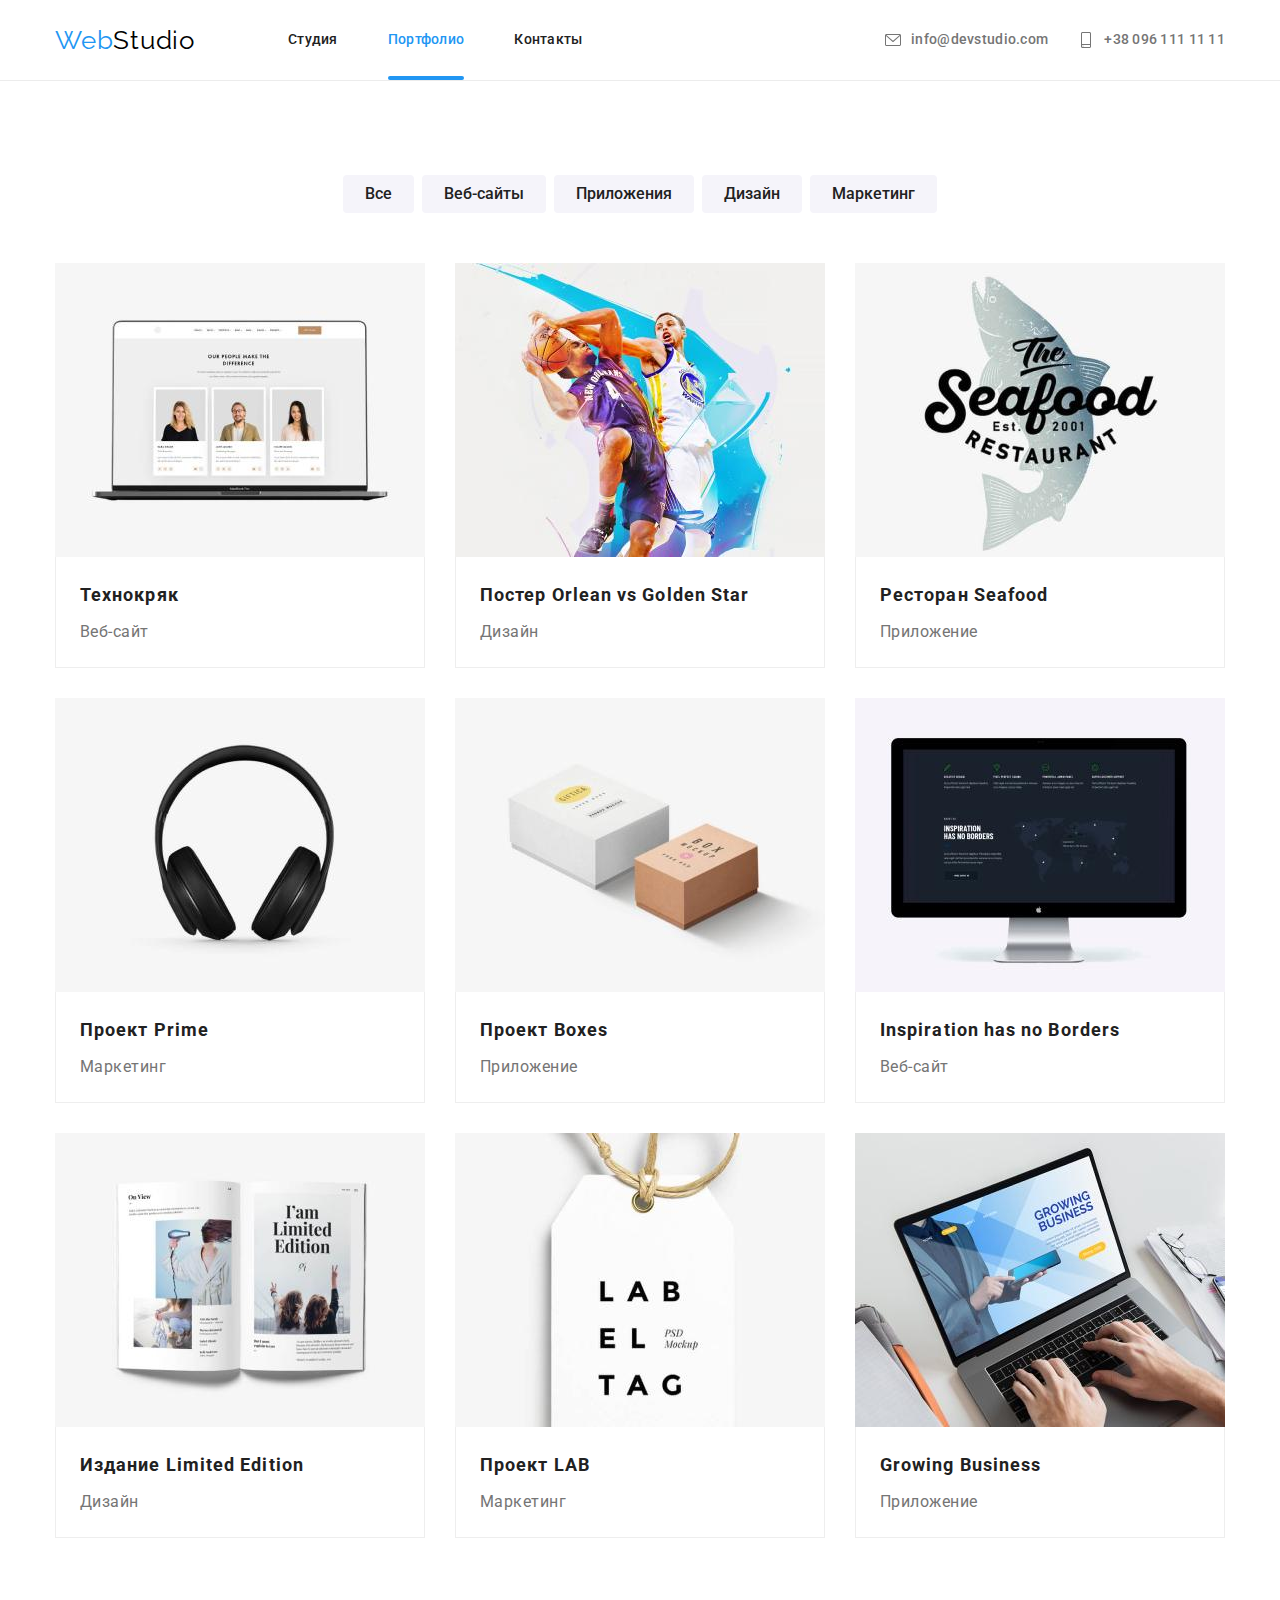
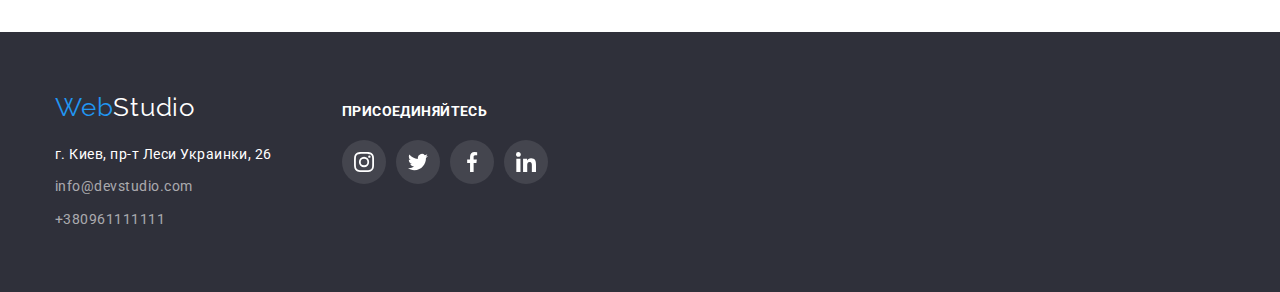
==== portfolio.html @ 2cc78135 "Д/з 6" ====
<!DOCTYPE html>
<html lang="ru">

<head>
    <meta charset="UTF-8" />
    <meta http-equiv="X-UA-Compatible" content="IE=edge" />
    <meta name="viewport" content="width=device-width, initial-scale=1.0" />
    <title>Рекламное агенство WebStudio</title>
    <link
        href="https://fonts.googleapis.com/css2?family=Raleway:wght@700&family=Roboto:wght@400;500;700;900&display=swap"
        rel="stylesheet" />
    <link rel="stylesheet"
        href="https://cdnjs.cloudflare.com/ajax/libs/modern-normalize/1.1.0/modern-normalize.min.css" />
    <link rel="stylesheet" href="./css/styles.css" />
</head>

<body>
    <!--Шапка сайта с кнопками и контактами-->
    <header class="header">
        <div class="header-section container">
            <nav class="header-nav">
                <a href="index.html" class="logo-header" lang="en">
                    <span class="web">Web</span><span class="studio">Studio</span>
                </a>
                <ul class="nav-links">
                    <li class="nav-item"><a href="index.html" class="nav-link">Студия</a></li>
                    <li class="nav-item"><a href="portfolio.html" class="nav-link current">Портфолио</a></li>
                    <li class="nav-item"><a href="" class="nav-link">Контакты</a></li>
                </ul>
            </nav>
            <ul class="nav-contacts">
                <li class="cont-item"><a href="mailto:info@devstudio.com" lang="en" class="nav-contact"><svg
                            class="contact-icon" width="16px" height="16px">
                            <use href="./img/icons.svg#icon-mail">
                            </use>
                        </svg>info@devstudio.com</a></li>
                <li class="cont-item"><a href="tel:+380961111111" class="nav-contact"><svg class="contact-icon" width="16px"
                            height="16px">
                            <use href="./img/icons.svg#icon-smartphone">
                            </use>
                        </svg>+38 096 111 11 11</a></li>
            </ul>
        </div>
    </header>

    <!--Примеры работ-->
    <main>
        <section class="portfolio section">
            <div class="container">
                <h1 class="portfolio-title">Портфолио работ</h1>
                <ul class="portfolio-buttons">
                    <li class="portfolio-btn">
                        <button type="button" class="portfolio-item">Все</button>
                    </li>
                    <li class="portfolio-btn">
                        <button type="button" class="portfolio-item">Веб-сайты</button>
                    </li>
                    <li class="portfolio-btn">
                        <button type="button" class="portfolio-item">Приложения</button>
                    </li>
                    <li class="portfolio-btn">
                        <button type="button" class="portfolio-item">Дизайн</button>
                    </li>
                    <li class="portfolio-btn">
                        <button type="button" class="portfolio-item">Маркетинг</button>
                    </li>
                </ul>
                <ul class="portfolio-list">
                    <li class="portfolio-img">                      
                        <a href="" class="portfolio-link">
                            <div class="portfolio-block">
                                <img src="./img/portfolio/img.jpg" alt="Технокряк" width="370" height="294">
                                <p class="portfolio-block-text">
                                    Технокряк это современная площадка распространения коронавируса. Компании используют эту платформу для цифрового
                                    шпионажа и атак на защищённые сервера конкурентов.
                                </p>
                            </div>
                                <div class="portfolio-discription">
                                    <h2 class="portfolio-subtitle">Технокряк</h2>
                                    <p class="portfolio-text">Веб-сайт</p>
                                </div>
                            
                        </a>                        
                    </li>
                    <li class="portfolio-img">
                        <a href="" class="portfolio-link">
                            <div class="portfolio-block">
                                <img src="./img/portfolio/img_1.jpg" alt="Баскетболисты" width="370" height="294">
                                <p class="portfolio-block-text">
                                    Технокряк это современная площадка распространения коронавируса. Компании используют эту платформу для цифрового
                                    шпионажа и атак на защищённые сервера конкурентов.
                                </p>
                            </div>
                            <div class="portfolio-discription">
                                <h2 class="portfolio-subtitle">Постер <span lang="en">Orlean vs Golden Star</span></h2>
                                <p class="portfolio-text">Дизайн</p>
                            </div>
                        </a>
                    </li>
                    <li class="portfolio-img">
                        <a href="" class="portfolio-link">
                            <div class="portfolio-block">
                                <img src="./img/portfolio/img_2.jpg" alt="Лого ресторана" width="370" height="294">
                                <p class="portfolio-block-text">
                                    Технокряк это современная площадка распространения коронавируса. Компании используют эту платформу для цифрового
                                    шпионажа и атак на защищённые сервера конкурентов.
                                </p>
                            </div>
                            <div class="portfolio-discription">
                                <h2 class="portfolio-subtitle">Ресторан <span lang="en">Seafood</span></h2>
                                <p class="portfolio-text">Приложение</p>
                            </div>
                        </a>
                    </li>
                    <li class="portfolio-img">
                        <a href="" class="portfolio-link">
                            <div class="portfolio-block">
                                <img src="./img/portfolio/img_3.jpg" alt="Наушники" width="370" height="294">
                                <p class="portfolio-block-text">
                                    Технокряк это современная площадка распространения коронавируса. Компании используют эту платформу для цифрового
                                    шпионажа и атак на защищённые сервера конкурентов.
                                </p>
                            </div>
                            <div class="portfolio-discription">
                                <h2 class="portfolio-subtitle">Проект <span lang="en">Prime</span></h2>
                                <p class="portfolio-text">Маркетинг</p>
                            </div>
                        </a>
                    </li>
                    <li class="portfolio-img">
                        <a href="" class="portfolio-link">
                            <div class="portfolio-block">
                                <img src="./img/portfolio/img_4.jpg" alt="Бумажные коробки" width="370" height="294">
                                <p class="portfolio-block-text">
                                    Технокряк это современная площадка распространения коронавируса. Компании используют эту платформу для цифрового
                                    шпионажа и атак на защищённые сервера конкурентов.
                                </p>
                            </div>
                            <div class="portfolio-discription">
                                <h2 class="portfolio-subtitle">Проект <span lang="en">Boxes</span></h2>
                                <p class="portfolio-text">Приложение</p>
                            </div>
                        </a>
                    </li>
                    <li class="portfolio-img">
                        <a href="" class="portfolio-link">
                            <div class="portfolio-block">
                                <img src="./img/portfolio/img_5.jpg" alt="Монитор" width="370" height="294">
                                <p class="portfolio-block-text">
                                    Технокряк это современная площадка распространения коронавируса. Компании используют эту платформу для цифрового
                                    шпионажа и атак на защищённые сервера конкурентов.
                                </p>
                            </div>
                            <div class="portfolio-discription">
                                <h2 class="portfolio-subtitle"><span lang="en">Inspiration has no Borders</span></h2>
                                <p class="portfolio-text">Веб-сайт</p>
                            </div>
                        </a>                        
                    </li>
                    <li class="portfolio-img">
                        <a href="" class="portfolio-link">
                            <div class="portfolio-block">
                                <img src="./img/portfolio/img_6.jpg" alt="Книга" width="370" height="294">
                                <p class="portfolio-block-text">
                                    Технокряк это современная площадка распространения коронавируса. Компании используют эту платформу для цифрового
                                    шпионажа и атак на защищённые сервера конкурентов.
                                </p>
                            </div>
                            <div class="portfolio-discription">
                                <h2 class="portfolio-subtitle">Издание <span lang="en">Limited Edition</span></h2>
                                <p class="portfolio-text">Дизайн</p>
                            </div>
                        </a>
                    </li>
                    <li class="portfolio-img">
                        <a href="" class="portfolio-link">
                            <div class="portfolio-block">
                                <img src="./img/portfolio/img_7.jpg" alt="Ярлык" width="370" height="294">
                                <p class="portfolio-block-text">
                                    Технокряк это современная площадка распространения коронавируса. Компании используют эту платформу для цифрового
                                    шпионажа и атак на защищённые сервера конкурентов.
                                </p>
                            </div>
                            <div class="portfolio-discription">
                                <h2 class="portfolio-subtitle">Проект <span lang="en">LAB</span></h2>
                                <p class="portfolio-text">Маркетинг</p>
                            </div>
                        </a>
                    </li>
                    <li class="portfolio-img">
                        <a href="" class="portfolio-link">
                            <div class="portfolio-block">
                                <img src="./img/portfolio/img_8.jpg" alt="Ноутбук" width="370" height="294">
                                <p class="portfolio-block-text">
                                    Технокряк это современная площадка распространения коронавируса. Компании используют эту платформу для цифрового
                                    шпионажа и атак на защищённые сервера конкурентов.
                                </p>
                            </div>
                            <div class="portfolio-discription">
                                <h2 class="portfolio-subtitle"><span lang="en">Growing Business</span></h2>
                                <p class="portfolio-text">Приложение</p>
                            </div>
                        </a>
                    </li>
                </ul>
            </div>
        </section>
 
    </main>

    <!--Подвал сайта-->

    <footer class="footer">
        <div class="container footer-section">
            <div>
                <a href="index.html" class="logo-footer" lang="en">
                    <span class="web">Web</span><span class="footer-studio">Studio</span>
                </a>
                <address>
                    <p class="contacts">
                        <span class="footer-location">г. Киев, пр-т Леси Украинки, 26</span>
                        <a href="mailto:info@devstudio.com" lang="en" class="footer-contact-mail">info@devstudio.com</a>
                        <a href="tel:+380961111111" class="footer-contact-phone">+380961111111</a>
                    </p>
                </address>
            </div>
            <div class="footer-social">
                <h2 class="footer-social-title">присоединяйтесь</h2>
                <ul class="footer-social-list">
                    <li class="footer-social-item">
                        <a href="" class="footer-social-link">
                            <svg class="footer-social-icon" width="20px" height="20px">
                                <use href="./img/icons.svg#icon-footer_instagram"></use>
                            </svg>
                        </a>
                    </li>
                    <li class="footer-social-item">
                        <a href="" class="footer-social-link">
                            <svg class="footer-social-icon" width="20px" height="20px">
                                <use href="./img/icons.svg#icon-footer_twitter"></use>
                            </svg>
                        </a>
                    </li>
                    <li class="footer-social-item">
                        <a href="" class="footer-social-link">
                            <svg class="footer-social-icon" width="20px" height="20px">
                                <use href="./img/icons.svg#icon-footer_facebook"></use>
                            </svg>
                        </a>
                    </li>
                    <li class="footer-social-item">
                        <a href="" class="footer-social-link">
                            <svg class="footer-social-icon" width="20px" height="20px">
                                <use href="./img/icons.svg#icon-footer_linkedin"></use>
                            </svg>
                        </a>
                    </li>
                </ul>
            </div>
        </div>
    </footer>

</body>

</html>
---- css/styles.css ----
body {
  background-color: #ffffff;
  color: #212121;
  font-family: Roboto, sans-serif;
  letter-spacing: 0.03em;
}

:root {
  --primery-text-color: #212121;
  --secondary-text-color: #757575;
  --text-white-color: #ffffff;
  --accent-text-color: #2196f3;
}

h1,
h2,
h3,
h4,
h5,
h6,
p {
  margin: 0;
}

ul {
  padding: 0;
  margin: 0;
}

img {
  display: block;
  max-width: 100%;
}

.container {
  width: 1200px;
  padding-left: 15px;
  padding-right: 15px;
  margin: 0 auto;
}

.section {
  padding: 94px 0px;
}

/* Блок header */

.header {
  border-bottom: 1px solid #ececec;
}

.header-section {
  display: flex;
  align-items: center;
}

.header-nav {
  display: flex;
  align-items: center;
}

.logo-header {
  margin-right: 93px;

  text-decoration: none;
  font-family: Raleway, sans-serif;
  letter-spacing: 0.03em;
  font-size: 26px;
  line-height: 1.19;
}

.web {
  color: var(--accent-text-color);
}

.studio {
  color: #000000;
}

.nav-links {
  display: flex;

  list-style: none;
  letter-spacing: 0.02em;
  font-weight: 500;
  font-size: 14px;
  line-height: 1.14;
}

.nav-links .nav-item + .nav-item {
  margin-left: 50px;
}

.nav-link {
  display: block;
  padding-top: 32px;
  padding-bottom: 32px;

  text-decoration: none;
  color: var(--primery-text-color);

  position: relative;
  transition: color 250ms cubic-bezier(0.4, 0, 0.2, 1);
}

.nav-link.current {
  color: var(--accent-text-color);
}

.nav-link.current::after {
  content: "";
  display: block;
  position: absolute;
  left: 0;
  bottom: 0;

  width: 100%;
  height: 4px;
  border-radius: 2px;
  background-color: var(--accent-text-color);
}

.nav-contacts {
  display: flex;
  margin-left: auto;

  list-style: none;
  letter-spacing: 0.02em;
  font-weight: 500;
  font-size: 14px;
  line-height: 1.14;
}

.nav-contacts .cont-item + .cont-item {
  margin-left: 30px;
}

.nav-contact {
  display: flex;
  color: var(--secondary-text-color);
  text-decoration: none;
  transition: color 250ms cubic-bezier(0.4, 0, 0.2, 1);
}

.nav-link:hover,
.nav-link:focus,
.nav-contact:hover,
.nav-contact:focus {
  color: var(--accent-text-color);
}

.contact-icon {
  margin-right: 10px;
  fill: currentColor;
}

/* Главная страница */
/* Блок main */
/* Блок со слайдером */

.main-section {
  text-align: center;
  padding: 200px 0px;
}
.overlay {
  background-color: #2f303a;

  background-image: linear-gradient(
      rgba(47, 48, 58, 0.4),
      rgba(47, 48, 58, 0.4)
    ),
    url(../img/main/hero_img.jpg);
  background-repeat: no-repeat;
  background-position: center;
  background-size: cover;
  max-width: 1600px;
  margin: 0 auto;
}
.main-title {
  margin: 0 auto;
  margin-bottom: 30px;
  width: 696px;

  color: var(--text-white-color);
  text-transform: uppercase;
  font-weight: 900;
  font-size: 44px;
  line-height: 1.36;
  letter-spacing: 0.06em;
}

.main-button {
  padding: 10px 32px;
  box-shadow: 0px 4px 4px rgba(0, 0, 0, 0.15);
  border-radius: 4px;

  background-color: var(--accent-text-color);
  color: var(--text-white-color);
  letter-spacing: 0.06em;
  font-family: inherit;
  font-weight: 700;
  font-size: 16px;
  line-height: 1.87;
  text-align: center;
  cursor: pointer;

  transition: background-color 250ms cubic-bezier(0.4, 0, 0.2, 1);
}
.main-button:hover,
.main-button:focus {
  background-color: #188ce8;
}

/* Блок с преимуществами */

.feature-title {
  position: absolute;
  width: 1px;
  height: 1px;
  margin: -1px;
  padding: 0;
  overflow: hidden;
  border: 0;
  clip: rect(0 0 0 0);
}
.feature-list {
  list-style: none;
  display: flex;
  flex-wrap: wrap;
  margin-right: -30px;
}
.feature-item {
  flex-basis: calc(100% / 4 - 30px);
  margin-right: 30px;
}
.feature-item:nth-child(4n) {
  margin-right: 0;
}

.feature-icons {
  background-color: #f5f4fa;
  margin-bottom: 30px;
  width: 270px;
  height: 120px;
  border-radius: 4px;
  display: flex;
  justify-content: center;
  align-items: center;
}

.feature-subtitle {
  margin-bottom: 10px;

  color: var(--primery-text-color);
  text-transform: uppercase;
  font-weight: 700;
  font-size: 14px;
  line-height: 1.14;
  letter-spacing: 0.03em;
}
.feature-text {
  color: var(--secondary-text-color);
  font-size: 14px;
  line-height: 1.71;
  letter-spacing: 0.03em;
}

/* Блок с картинками */

.info-section {
  padding-top: 0;
  padding-bottom: 94px;
}

.info-title {
  margin-bottom: 50px;

  color: var(--primery-text-color);
  font-weight: 700;
  font-size: 36px;
  line-height: 1.16;
  text-align: center;
}
.info-list {
  list-style: none;
  display: flex;
  flex-wrap: wrap;
  margin-right: -30px;
}

.info-item {
  flex-basis: calc(100% / 3 - 30px);
  margin-right: 30px;
  position: relative;
}

.info-block {
  display: flex;
  align-items: center;
  justify-content: center;

  position: absolute;

  left: 0;
  bottom: 0;
  width: 100%;
  min-height: 70px;
  background-color: rgba(47, 48, 58, 0.8);
}

.info-text {
  color: var(--text-white-color);
  text-transform: uppercase;
  font-weight: 700;
  font-size: 14px;
  line-height: 1.14;
  letter-spacing: 0.03em;
}

/* Блок Наша команда */

.team {
  background-color: #f5f4fa;
}
.team-title {
  margin-bottom: 50px;

  color: var(--primery-text-color);
  font-weight: 700;
  font-size: 36px;
  line-height: 1.16;
  text-align: center;
}
.team-list {
  list-style: none;
  display: flex;
  flex-wrap: wrap;
  margin-right: -30px;
}
.team-item {
  flex-basis: calc(100% / 4 - 30px);
  margin-right: 30px;

  background: #ffffff;
  box-shadow: 0px 1px 3px rgba(0, 0, 0, 0.12), 0px 1px 1px rgba(0, 0, 0, 0.14),
    0px 2px 1px rgba(0, 0, 0, 0.2);
  border-radius: 0px 0px 4px 4px;
}
.team-discription {
  padding: 30px 0px;
}

.team-subtitle {
  margin-bottom: 10px;

  color: var(--primery-text-color);
  font-weight: 500;
  font-size: 16px;
  line-height: 1.19;
  text-align: center;
}
.team-text {
  color: var(--secondary-text-color);
  font-size: 16px;
  line-height: 1.19;
  text-align: center;
  margin-bottom: 16px;
}
.social-list {
  display: flex;
  list-style: none;
  justify-content: center;
}
.social-list .social-item + .social-item {
  margin-left: 10px;
}
.social-item {
  width: 44px;
  height: 44px;
}
.social-link {
  width: 100%;
  height: 100%;
  background-color: #ffffff;
  display: flex;
  align-items: center;
  justify-content: center;
  border-radius: 50%;
  transition: background-color 250ms cubic-bezier(0.4, 0, 0.2, 1);
}
.social-icon {
  fill: #afb1b8;
  transition: fill 250ms cubic-bezier(0.4, 0, 0.2, 1);
}
.social-link:hover,
.social-link:focus {
  background-color: var(--accent-text-color);
}
.social-link:hover .social-icon,
.social-link:focus .social-icon {
  fill: #ffffff;
}

/* Постоянные клиенты */

.client-title {
  margin-bottom: 50px;

  color: var(--primery-text-color);
  font-weight: 700;
  font-size: 36px;
  line-height: 1.16;
  text-align: center;
}
.client-list {
  list-style: none;
  display: flex;
  justify-content: center;
}
.client-list .client-item + .client-item {
  margin-left: 30px;
}

.client-link {
  width: 170px;
  height: 92px;
  display: flex;
  border: 1px solid #afb1b8;
  align-items: center;
  justify-content: center;
  border-radius: 4px;
  transition: border-color 250ms cubic-bezier(0.4, 0, 0.2, 1);
}
.client-icon {
  fill: #afb1b8;
  transition: fill 250ms cubic-bezier(0.4, 0, 0.2, 1);
}

.client-link:hover,
.client-link:focus {
  border-color: var(--accent-text-color);
}
.client-link:hover .client-icon,
.client-link:focus .client-icon {
  fill: var(--accent-text-color);
}
/* Подвал сайта */

.footer {
  background-color: #2f303a;
  padding-top: 60px;
  padding-bottom: 60px;
}
.footer-section {
  display: flex;
  align-items: baseline;
}
.logo-footer {
  display: block;
  margin-bottom: 20px;

  text-decoration: none;
  font-family: Raleway, sans-serif;
  letter-spacing: 0.03em;
  font-size: 26px;
  line-height: 1.19;
}
.footer-studio {
  color: var(--text-white-color);
}

.footer-location {
  display: block;
  margin-bottom: 9px;

  color: var(--text-white-color);
  font-size: 14px;
  line-height: 1.71;
}
.footer-contact-mail {
  display: block;
  margin-bottom: 9px;

  color: rgba(255, 255, 255, 0.6);
  text-decoration: none;
  font-size: 14px;
  line-height: 1.71;
}

.footer-contact-phone {
  display: block;

  color: rgba(255, 255, 255, 0.6);
  text-decoration: none;
  font-size: 14px;
  line-height: 1.71;
}

.footer-location {
  font-style: normal;
}

.footer-contact-mail,
.footer-contact-phone {
  font-style: normal;
  transition: color 250ms cubic-bezier(0.4, 0, 0.2, 1);
}

.footer-contact-mail:hover,
.footer-contact-mail:focus,
.footer-contact-phone:hover,
.footer-contact-phone:focus {
  color: var(--accent-text-color);
}

.footer-social {
  margin-left: 70px;
}

.footer-social-title {
  margin-bottom: 20px;

  color: var(--text-white-color);
  font-weight: 700;
  font-size: 14px;
  line-height: 1.14;
  letter-spacing: 0.03em;
  text-transform: uppercase;
}
.footer-social-list {
  list-style: none;
  display: flex;
}
.footer-social-list .footer-social-item + .footer-social-item {
  margin-left: 10px;
}
.footer-social-item {
  width: 44px;
  height: 44px;
}
.footer-social-link {
  width: 100%;
  height: 100%;
  background-color: rgba(255, 255, 255, 0.1);
  display: flex;
  align-items: center;
  justify-content: center;
  border-radius: 50%;
  transition: background-color 250ms cubic-bezier(0.4, 0, 0.2, 1);
}
.footer-social-icon {
  fill: var(--text-white-color);
  transition: fill 250ms cubic-bezier(0.4, 0, 0.2, 1);
}
.footer-social-link:hover,
.footer-social-link:focus {
  background-color: var(--accent-text-color);
}
.footer-social-link:hover .footer-social-icon,
.footer-social-link:focus .footer-social-icon {
  fill: #ffffff;
}

/* Страница Портфолио */
/* Примеры работ */

.portfolio-title {
  position: absolute;
  width: 1px;
  height: 1px;
  margin: -1px;
  padding: 0;
  overflow: hidden;
  border: 0;
  clip: rect(0 0 0 0);
}
.portfolio-buttons {
  display: flex;
  justify-content: center;

  margin-bottom: 50px;
  list-style: none;
}

.portfolio-buttons .portfolio-btn + .portfolio-btn {
  margin-left: 8px;
}

.portfolio-item {
  padding: 6px 22px;
  border: transparent;
  border-radius: 4px;

  color: var(--primery-text-color);
  background-color: #f5f4fa;
  font-family: inherit;
  font-weight: 500;
  font-size: 16px;
  line-height: 1.62;
  text-align: center;
  cursor: pointer;
  transition: color 250ms cubic-bezier(0.4, 0, 0.2, 1),
    background-color 250ms cubic-bezier(0.4, 0, 0.2, 1),
    box-shadow 250ms cubic-bezier(0.4, 0, 0.2, 1);
}

.portfolio-item:hover,
.portfolio-item:focus {
  color: var(--text-white-color);
  background-color: var(--accent-text-color);
  box-shadow: 0px 3px 1px rgba(0, 0, 0, 0.1), 0px 1px 2px rgba(0, 0, 0, 0.08),
    0px 2px 2px rgba(0, 0, 0, 0.12);
}

.portfolio-list {
  list-style: none;
  display: flex;
  flex-wrap: wrap;
  margin-left: -30px;
  margin-top: -30px;
}

.portfolio-img {
  flex-basis: calc(100% / 3 - 30px);
  margin-left: 30px;
  margin-top: 30px;
  transition: transform 250ms cubic-bezier(0.4, 0, 0.2, 1);
}

.portfolio-img:hover .portfolio-block-text,
.portfolio-img:focus .portfolio-block-text {
  transform: translate(0);
}

.portfolio-block {
  position: relative;
  overflow: hidden;
  display: flex;
}

.portfolio-block-text {
  position: absolute;
  height: 100%;
  background-color: rgba(33, 150, 243, 0.9);

  color: var(--text-white-color);
  font-weight: 400px;
  font-size: 18px;
  line-height: 1.56;
  letter-spacing: 0.03em;

  padding: 63px 24px;

  transform: translateY(100%);
  transition: transform 250ms cubic-bezier(0.4, 0, 0.2, 1);
}

.portfolio-link {
  display: block;
  text-decoration: none;
  transition: box-shadow 250ms cubic-bezier(0.4, 0, 0.2, 1);
}

.portfolio-link:hover,
.portfolio-link:focus {
  box-shadow: 0px 1px 1px rgba(0, 0, 0, 0.12), 0px 4px 4px rgba(0, 0, 0, 0.06),
    1px 4px 6px rgba(0, 0, 0, 0.16);
}

.portfolio-discription {
  padding: 20px 24px;
  border: 1px solid #eeeeee;
  border-top: none;
  text-decoration: none;
}

.portfolio-subtitle {
  margin-bottom: 4px;

  color: var(--primery-text-color);
  letter-spacing: 0.06em;
  font-weight: 700;
  font-size: 18px;
  line-height: 2;
}

.portfolio-text {
  color: var(--secondary-text-color);
  font-size: 16px;
  line-height: 1.87;
}

.backdrop {
  width: 100vw;
  height: 100vh;
  background-color: rgba(0, 0, 0, 0.2);
  position: fixed;
  top: 0;
  transition: opacity 250ms cubic-bezier(0.4, 0, 0.2, 1),
    visibility 250ms cubic-bezier(0.4, 0, 0.2, 1);
}

.backdrop.is-hidden .modal {
  transform: scale(0.5);
  transition: transform 250ms cubic-bezier(0.4, 0, 0.2, 1);
}

.modal {
  position: absolute;
  width: 528px;
  height: 561px;
  background-color: var(--text-white-color);
  border-radius: 4px;
  box-shadow: 0px 1px 3px rgba(0, 0, 0, 0.12), 0px 1px 1px rgba(0, 0, 0, 0.14),
    0px 2px 1px rgba(0, 0, 0, 0.2);
  top: 50%;
  left: 50%;
  transform: translate(-50%, -50%) scale(1);
  transition: transform 250ms cubic-bezier(0.4, 0, 0.2, 1);
}

.modal-btn {
  background-color: var(--text-white-color);
  border: 1px solid rgba(0, 0, 0, 0.1);
  border-radius: 50%;
  width: 30px;
  height: 30px;
  position: absolute;
  top: 8px;
  right: 8px;
  display: flex;
  align-items: center;
  justify-content: center;
}

.backdrop.is-hidden {
  visibility: hidden;
  opacity: 0;
  pointer-events: none;
}
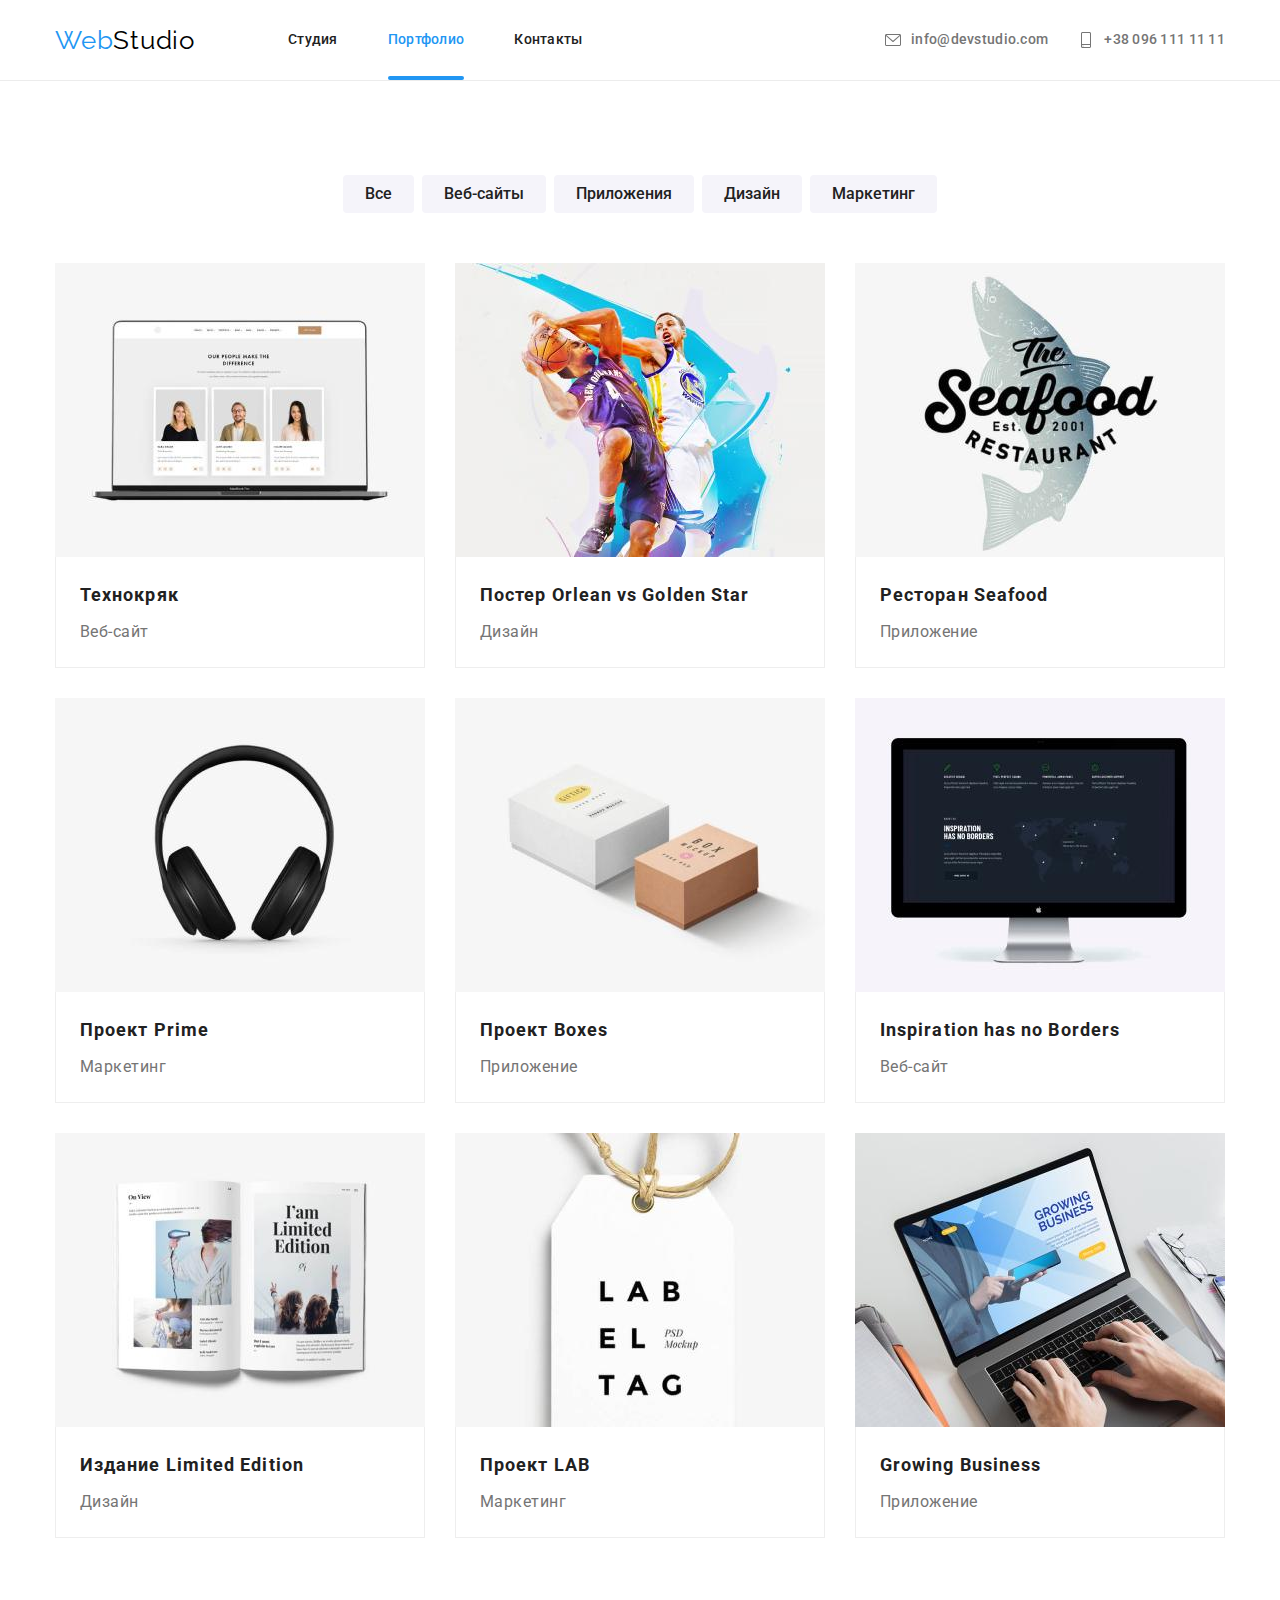
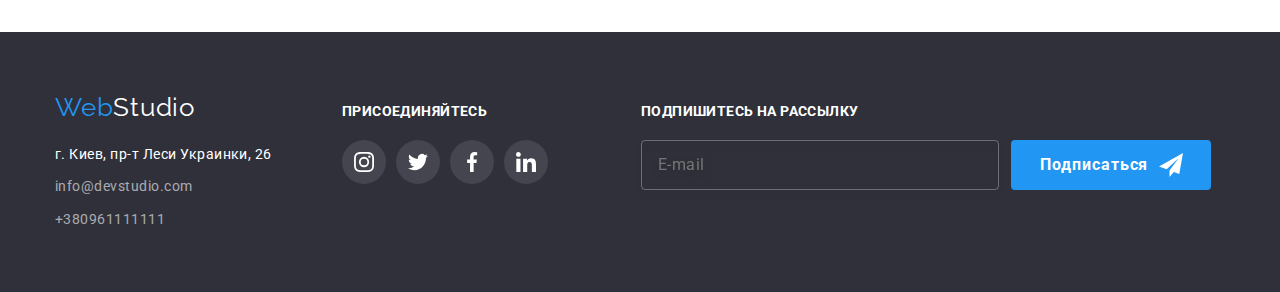
==== commit dd08ce00: "Футер на портфолио" ====
--- a/portfolio.html
+++ b/portfolio.html
@@ -257,6 +257,19 @@
                     </li>
                 </ul>
             </div>
+            <form>
+                <p class="footer-form-text">Подпишитесь на рассылку</p>
+                <div class="footer-form-block">
+                    <input class="footer-form-input" type="text" placeholder="E-mail">
+                    <button class="footer-form-button" type="submit">
+                        <span class="footer-form-button-text">Подписаться</span>
+                        <svg class="form-footer-icon" width="24px" height="24px">
+                            <use href="./img/icons.svg#icon-icon-send"></use>
+                        </svg>
+                    </button>
+            
+                </div>
+            </form>
         </div>
     </footer>
 
--- a/css/styles.css
+++ b/css/styles.css
@@ -25,6 +25,17 @@
 ul {
   padding: 0;
   margin: 0;
+}
+
+.visually-hidden {
+  position: absolute;
+  width: 1px;
+  height: 1px;
+  margin: -1px;
+  padding: 0;
+  overflow: hidden;
+  border: 0;
+  clip: rect(0 0 0 0);
 }
 
 img {
@@ -193,6 +204,7 @@
   padding: 10px 32px;
   box-shadow: 0px 4px 4px rgba(0, 0, 0, 0.15);
   border-radius: 4px;
+  border: none;
 
   background-color: var(--accent-text-color);
   color: var(--text-white-color);
@@ -213,16 +225,6 @@
 
 /* Блок с преимуществами */
 
-.feature-title {
-  position: absolute;
-  width: 1px;
-  height: 1px;
-  margin: -1px;
-  padding: 0;
-  overflow: hidden;
-  border: 0;
-  clip: rect(0 0 0 0);
-}
 .feature-list {
   list-style: none;
   display: flex;
@@ -515,6 +517,7 @@
 
 .footer-social {
   margin-left: 70px;
+  margin-right: 93px;
 }
 
 .footer-social-title {
@@ -559,6 +562,72 @@
 .footer-social-link:hover .footer-social-icon,
 .footer-social-link:focus .footer-social-icon {
   fill: #ffffff;
+}
+
+.footer-form-block {
+  display: flex;
+}
+
+.footer-form-text {
+  font-weight: 700;
+  font-size: 14px;
+  line-height: 1.14;
+  letter-spacing: 0.03em;
+  color: var(--text-white-color);
+  text-transform: uppercase;
+  margin-bottom: 20px;
+}
+
+.footer-form-input {
+  width: 358px;
+  height: 50px;
+  color: var(--text-white-color);
+  background-color: transparent;
+  border: 1px solid rgba(255, 255, 255, 0.3);
+  filter: drop-shadow(0px 4px 4px rgba(0, 0, 0, 0.15));
+  border-radius: 4px;
+  margin-right: 12px;
+  padding-left: 16px;
+
+  font-weight: 400;
+  font-size: 16px;
+  line-height: 1.25;
+  display: flex;
+  align-items: center;
+  letter-spacing: 0.03em;
+}
+
+.footer-form-button {
+  width: 200px;
+  height: 50px;
+  border: none;
+  border-radius: 4px;
+  background-color: var(--accent-text-color);
+  display: flex;
+  align-items: center;
+  padding-left: 29px;
+  position: relative;
+}
+
+.footer-form-button:hover,
+.footer-form-button:focus {
+  background-color: #188ce8;
+  cursor: pointer;
+}
+
+.footer-form-button-text {
+  font-weight: 700;
+  font-size: 16px;
+  line-height: 1.87;
+
+  letter-spacing: 0.06em;
+  color: var(--text-white-color);
+}
+
+.form-footer-icon {
+  position: absolute;
+  top: 13px;
+  right: 28px;
 }
 
 /* Страница Портфолио */
@@ -640,7 +709,7 @@
 
 .portfolio-block-text {
   position: absolute;
-  height: 100%;
+  height: 101%;
   background-color: rgba(33, 150, 243, 0.9);
 
   color: var(--text-white-color);
@@ -689,6 +758,8 @@
   font-size: 16px;
   line-height: 1.87;
 }
+
+/* Модальное окно */
 
 .backdrop {
   width: 100vw;
@@ -706,13 +777,16 @@
 }
 
 .modal {
-  position: absolute;
   width: 528px;
   height: 561px;
   background-color: var(--text-white-color);
   border-radius: 4px;
   box-shadow: 0px 1px 3px rgba(0, 0, 0, 0.12), 0px 1px 1px rgba(0, 0, 0, 0.14),
     0px 2px 1px rgba(0, 0, 0, 0.2);
+
+  padding: 40px;
+
+  position: absolute;
   top: 50%;
   left: 50%;
   transform: translate(-50%, -50%) scale(1);
@@ -731,6 +805,17 @@
   display: flex;
   align-items: center;
   justify-content: center;
+
+  transition: fill 250ms cubic-bezier(0.4, 0, 0.2, 1),
+    border-color 250ms cubic-bezier(0.4, 0, 0.2, 1);
+}
+
+.modal-btn:hover,
+.modal-btn:focus {
+  fill: var(--accent-text-color);
+  cursor: pointer;
+  outline: none;
+  border-color: rgba(0, 0, 0, 0.1);
 }
 
 .backdrop.is-hidden {
@@ -738,3 +823,168 @@
   opacity: 0;
   pointer-events: none;
 }
+
+/* Форма заявки */
+
+.modal-form {
+  display: flex;
+  flex-direction: column;
+}
+
+.modal-form-head {
+  font-weight: 700;
+  font-size: 20px;
+  line-height: 1.15;
+  text-align: center;
+  letter-spacing: 0.03em;
+  color: var(--primery-text-color);
+
+  margin-bottom: 12px;
+}
+
+.modal-form-field {
+  font-weight: 400;
+  font-size: 12px;
+  line-height: 1.17;
+  letter-spacing: 0.01em;
+  color: #757575;
+
+  margin-bottom: 10px;
+}
+
+.modal-form-wrapper {
+  position: relative;
+  display: block;
+  margin-top: 4px;
+}
+
+.modal-form-input {
+  width: 100%;
+  height: 40px;
+  padding-left: 42px;
+
+  border: 1px solid rgba(33, 33, 33, 0.2);
+  box-sizing: border-box;
+  border-radius: 4px;
+
+  transition: border-color 250ms cubic-bezier(0.4, 0, 0.2, 1);
+}
+
+.modal-form-textarea-field {
+  font-weight: 400;
+  font-size: 12px;
+  line-height: 1.17;
+  letter-spacing: 0.01em;
+  color: #757575;
+
+  margin-bottom: 20px;
+}
+
+.modal-form-message {
+  width: 100%;
+  height: 120px;
+  border: 1px solid rgba(33, 33, 33, 0.2);
+  box-sizing: border-box;
+  border-radius: 4px;
+  margin-top: 4px;
+  padding: 12px 16px;
+
+  resize: none;
+
+  transition: border-color 250ms cubic-bezier(0.4, 0, 0.2, 1);
+}
+
+.modal-form-input:hover,
+.modal-form-input:focus,
+.modal-form-message:hover,
+.modal-form-message:focus {
+  outline: none;
+  border-color: var(--accent-text-color);
+  cursor: pointer;
+}
+
+.modal-form-message::placeholder {
+  font-weight: 400;
+  font-size: 14px;
+  line-height: 1.14;
+  letter-spacing: 0.01em;
+  color: rgba(117, 117, 117, 0.5);
+}
+
+.modal-form-icon {
+  position: absolute;
+  top: 50%;
+  left: 12px;
+  transform: translateY(-50%);
+  transition: fill 250ms cubic-bezier(0.4, 0, 0.2, 1);
+}
+
+.modal-form-input:focus + .modal-form-icon,
+.modal-form-input:hover + .modal-form-icon {
+  fill: var(--accent-text-color);
+}
+
+.modal-form-checkbox-label::before {
+  display: block;
+  content: "";
+  width: 16px;
+  height: 15px;
+  border: 2px solid var(--primery-text-color);
+  border-radius: 3px;
+  cursor: pointer;
+
+  margin-right: 8px;
+}
+
+.modal-form-checkbox-label {
+  display: flex;
+  align-items: center;
+  justify-content: center;
+
+  font-weight: 400;
+  font-size: 14px;
+  line-height: 1.71px;
+  letter-spacing: 0.03em;
+  color: #757575;
+
+  margin-bottom: 30px;
+}
+
+.modal-form-checkbox-label::before {
+  transition: border-color 250ms cubic-bezier(0.4, 0, 0.2, 1);
+}
+
+.modal-form-checkbox:checked + .modal-form-checkbox-label::before {
+  background-image: url(../img/main/icon-check.svg);
+  background-repeat: no-repeat;
+  background-size: cover;
+  border: transparent;
+}
+
+.modal-form-checkbox:focus + .modal-form-checkbox-label::before,
+.modal-form-checkbox:hover + .modal-form-checkbox-label::before {
+  border-color: var(--accent-text-color);
+}
+
+.policy-link {
+  color: var(--accent-text-color);
+}
+
+.modal-form-btn {
+  width: 200px;
+  height: 50px;
+  color: var(--text-white-color);
+  background-color: var(--accent-text-color);
+  box-shadow: 0px 4px 4px rgba(0, 0, 0, 0.15);
+  border-radius: 4px;
+  border: none;
+  margin: 0 auto;
+
+  transition: background-color 250ms cubic-bezier(0.4, 0, 0.2, 1);
+}
+
+.modal-form-btn:hover,
+.modal-form-btn:focus {
+  background-color: #188ce8;
+  cursor: pointer;
+}
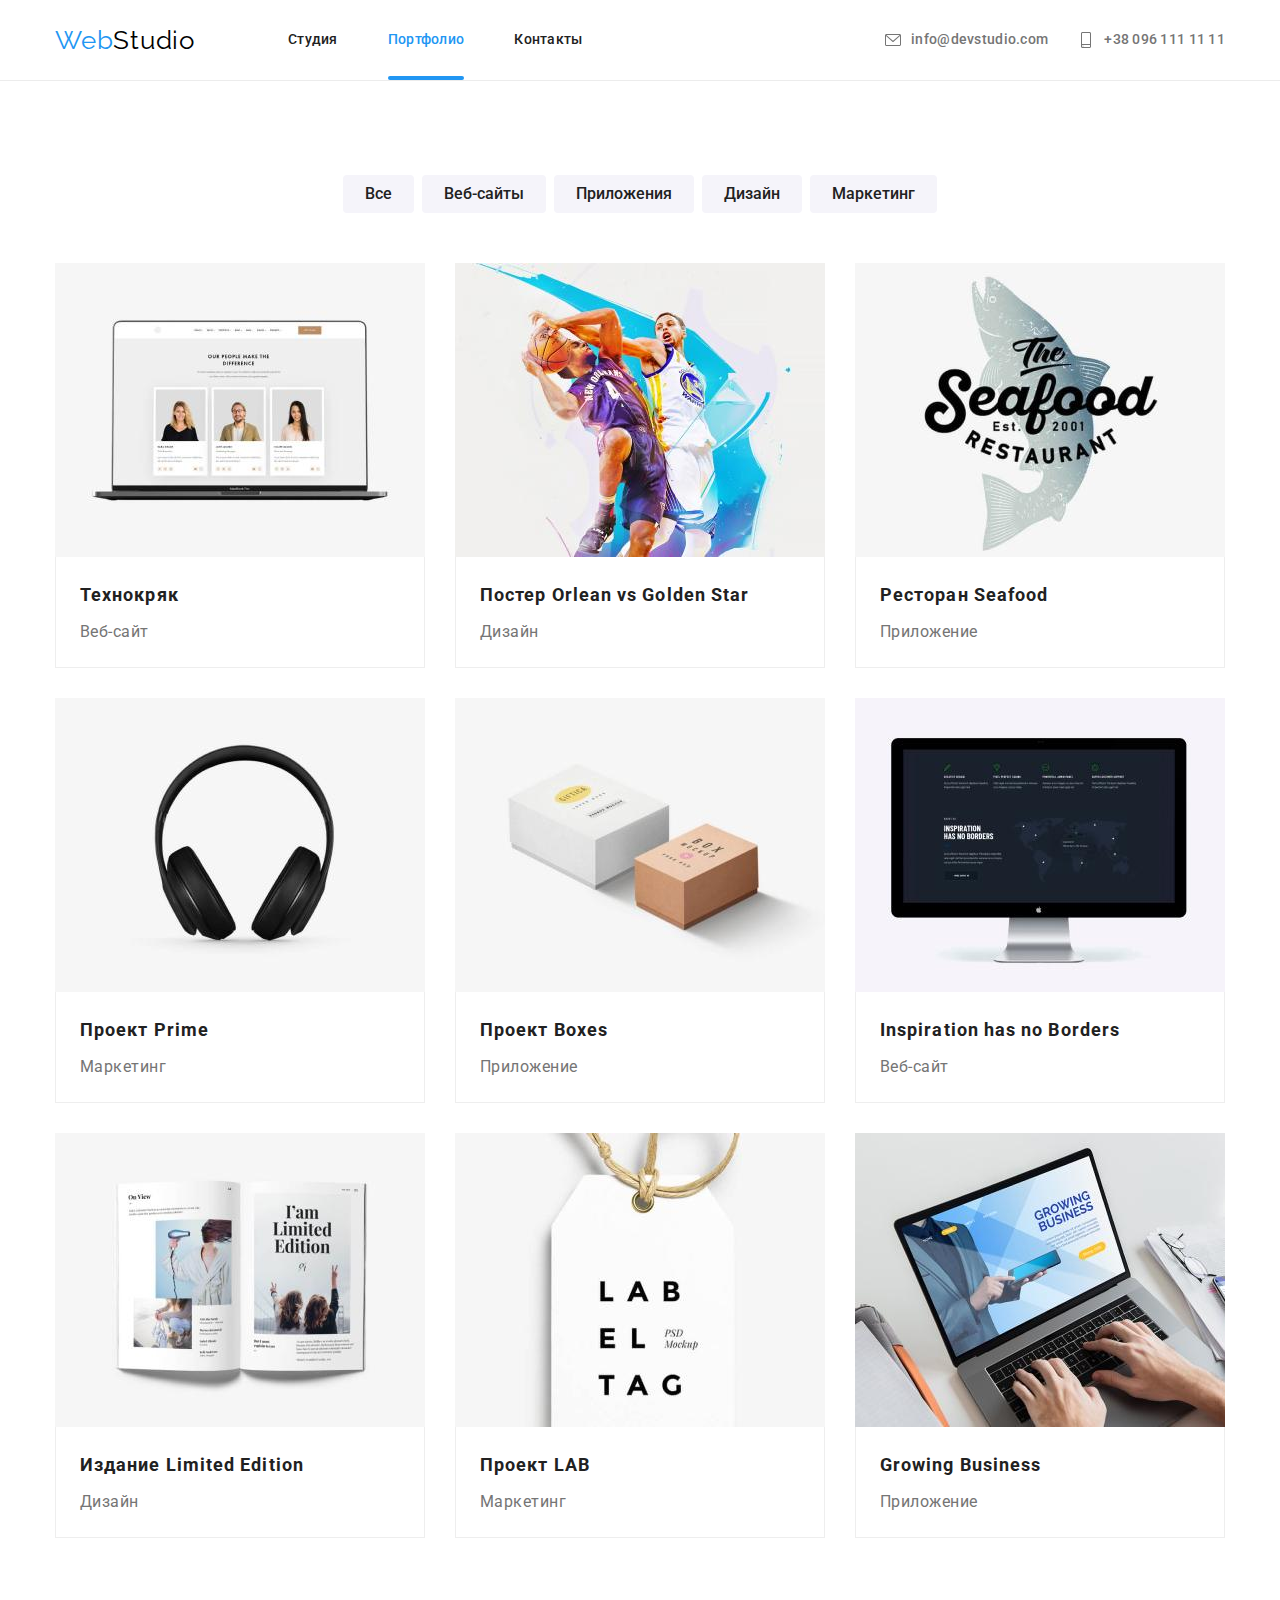
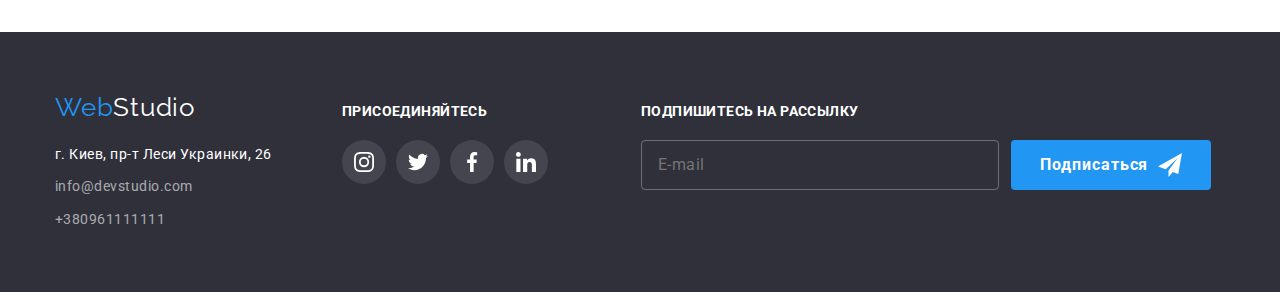
==== commit 7188e6e6: "Правильная форма в Портфолио" ====
--- a/portfolio.html
+++ b/portfolio.html
@@ -257,18 +257,17 @@
                     </li>
                 </ul>
             </div>
-            <form>
-                <p class="footer-form-text">Подпишитесь на рассылку</p>
-                <div class="footer-form-block">
-                    <input class="footer-form-input" type="text" placeholder="E-mail">
-                    <button class="footer-form-button" type="submit">
-                        <span class="footer-form-button-text">Подписаться</span>
-                        <svg class="form-footer-icon" width="24px" height="24px">
-                            <use href="./img/icons.svg#icon-icon-send"></use>
-                        </svg>
-                    </button>
-            
-                </div>
+            <form class="footer-form-block">
+                <label>
+                    <span class="footer-form-text">Подпишитесь на рассылку</span>
+                    <input class="footer-form-input" type="email" placeholder="E-mail" name="email-subscribe">
+                </label>
+                <button class="footer-form-button" type="submit">
+                    <span class="footer-form-button-text">Подписаться</span>
+                    <svg class="form-footer-icon" width="24px" height="24px">
+                        <use href="./img/icons.svg#icon-icon-send"></use>
+                    </svg>
+                </button>
             </form>
         </div>
     </footer>
--- a/css/styles.css
+++ b/css/styles.css
@@ -517,7 +517,6 @@
 
 .footer-social {
   margin-left: 70px;
-  margin-right: 93px;
 }
 
 .footer-social-title {
@@ -564,11 +563,17 @@
   fill: #ffffff;
 }
 
+/* Форма подписки */
+
 .footer-form-block {
-  display: flex;
+  width: 570px;
+  display: flex;
+  align-items: end;
+  margin-left: 93px;
 }
 
 .footer-form-text {
+  display: flex;
   font-weight: 700;
   font-size: 14px;
   line-height: 1.14;
@@ -584,7 +589,6 @@
   color: var(--text-white-color);
   background-color: transparent;
   border: 1px solid rgba(255, 255, 255, 0.3);
-  filter: drop-shadow(0px 4px 4px rgba(0, 0, 0, 0.15));
   border-radius: 4px;
   margin-right: 12px;
   padding-left: 16px;
@@ -606,7 +610,6 @@
   display: flex;
   align-items: center;
   padding-left: 29px;
-  position: relative;
 }
 
 .footer-form-button:hover,
@@ -625,9 +628,7 @@
 }
 
 .form-footer-icon {
-  position: absolute;
-  top: 13px;
-  right: 28px;
+  margin-left: 10px;
 }
 
 /* Страница Портфолио */
